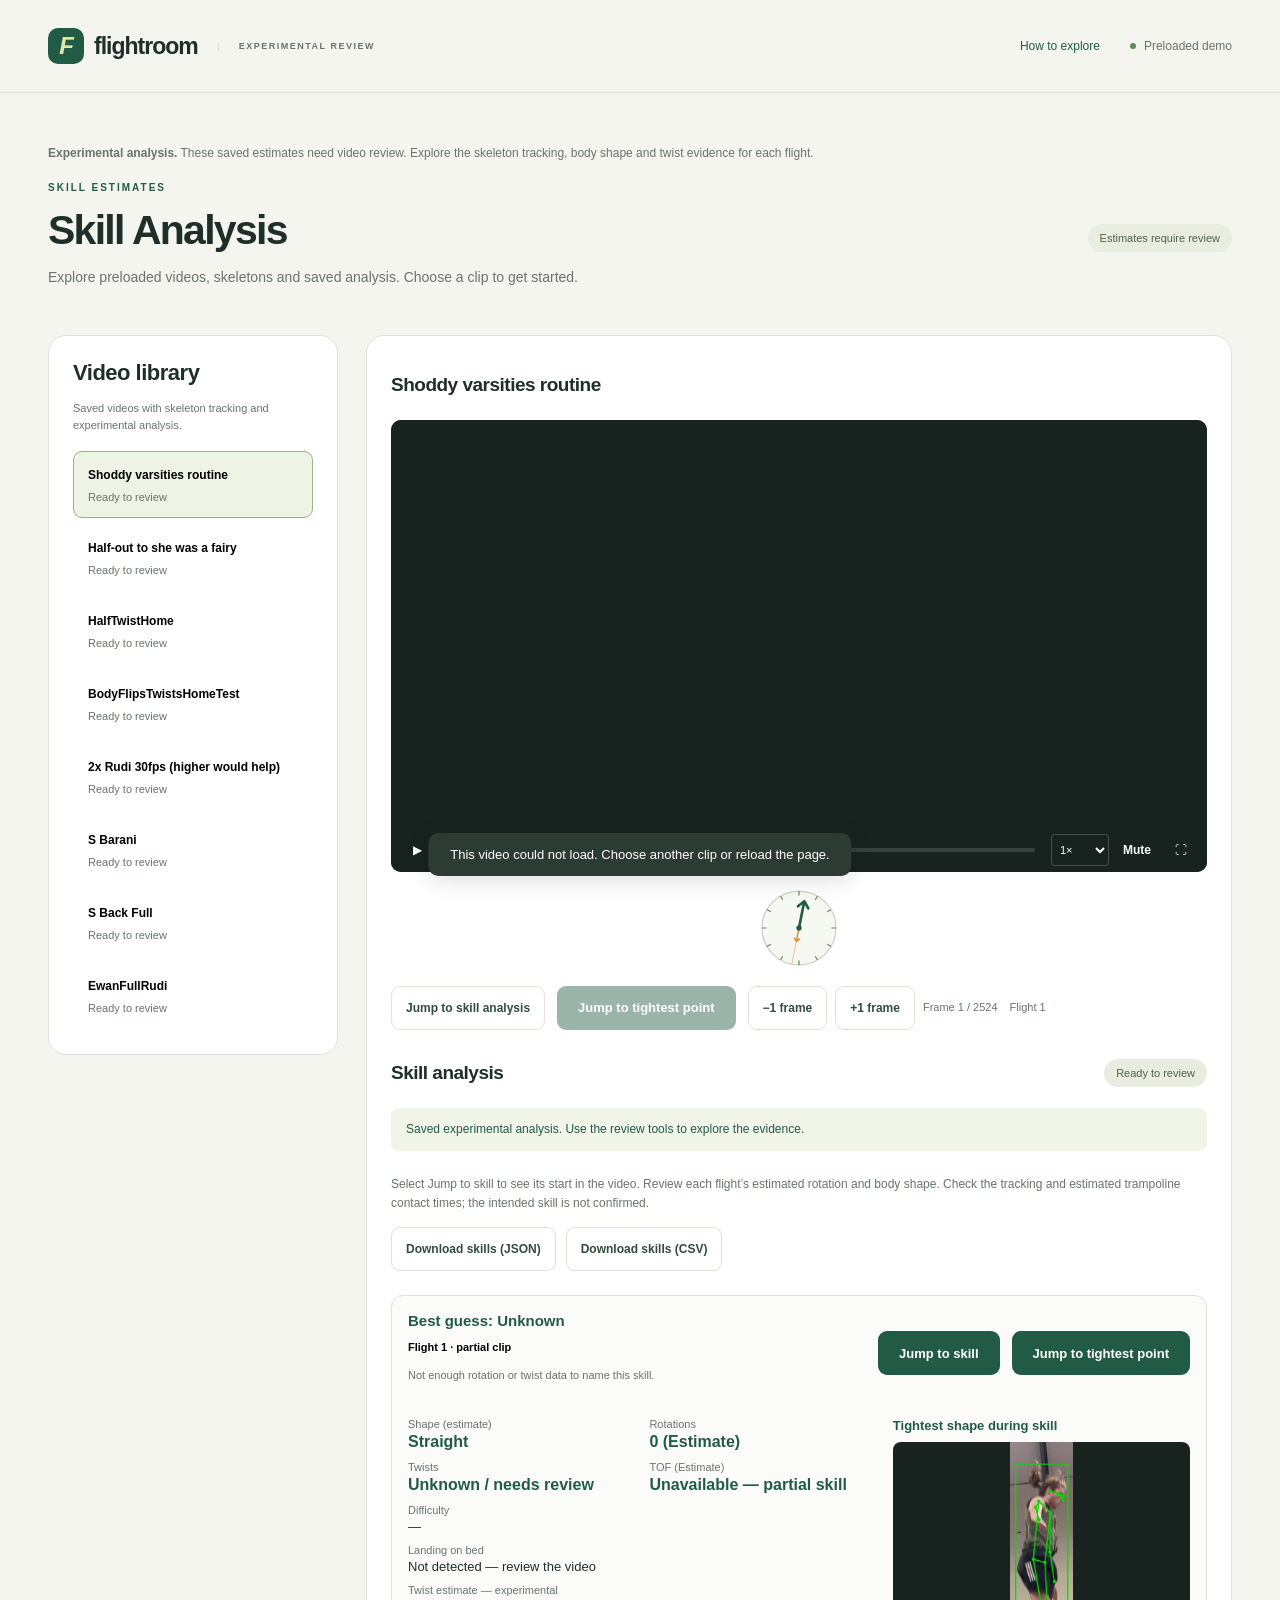
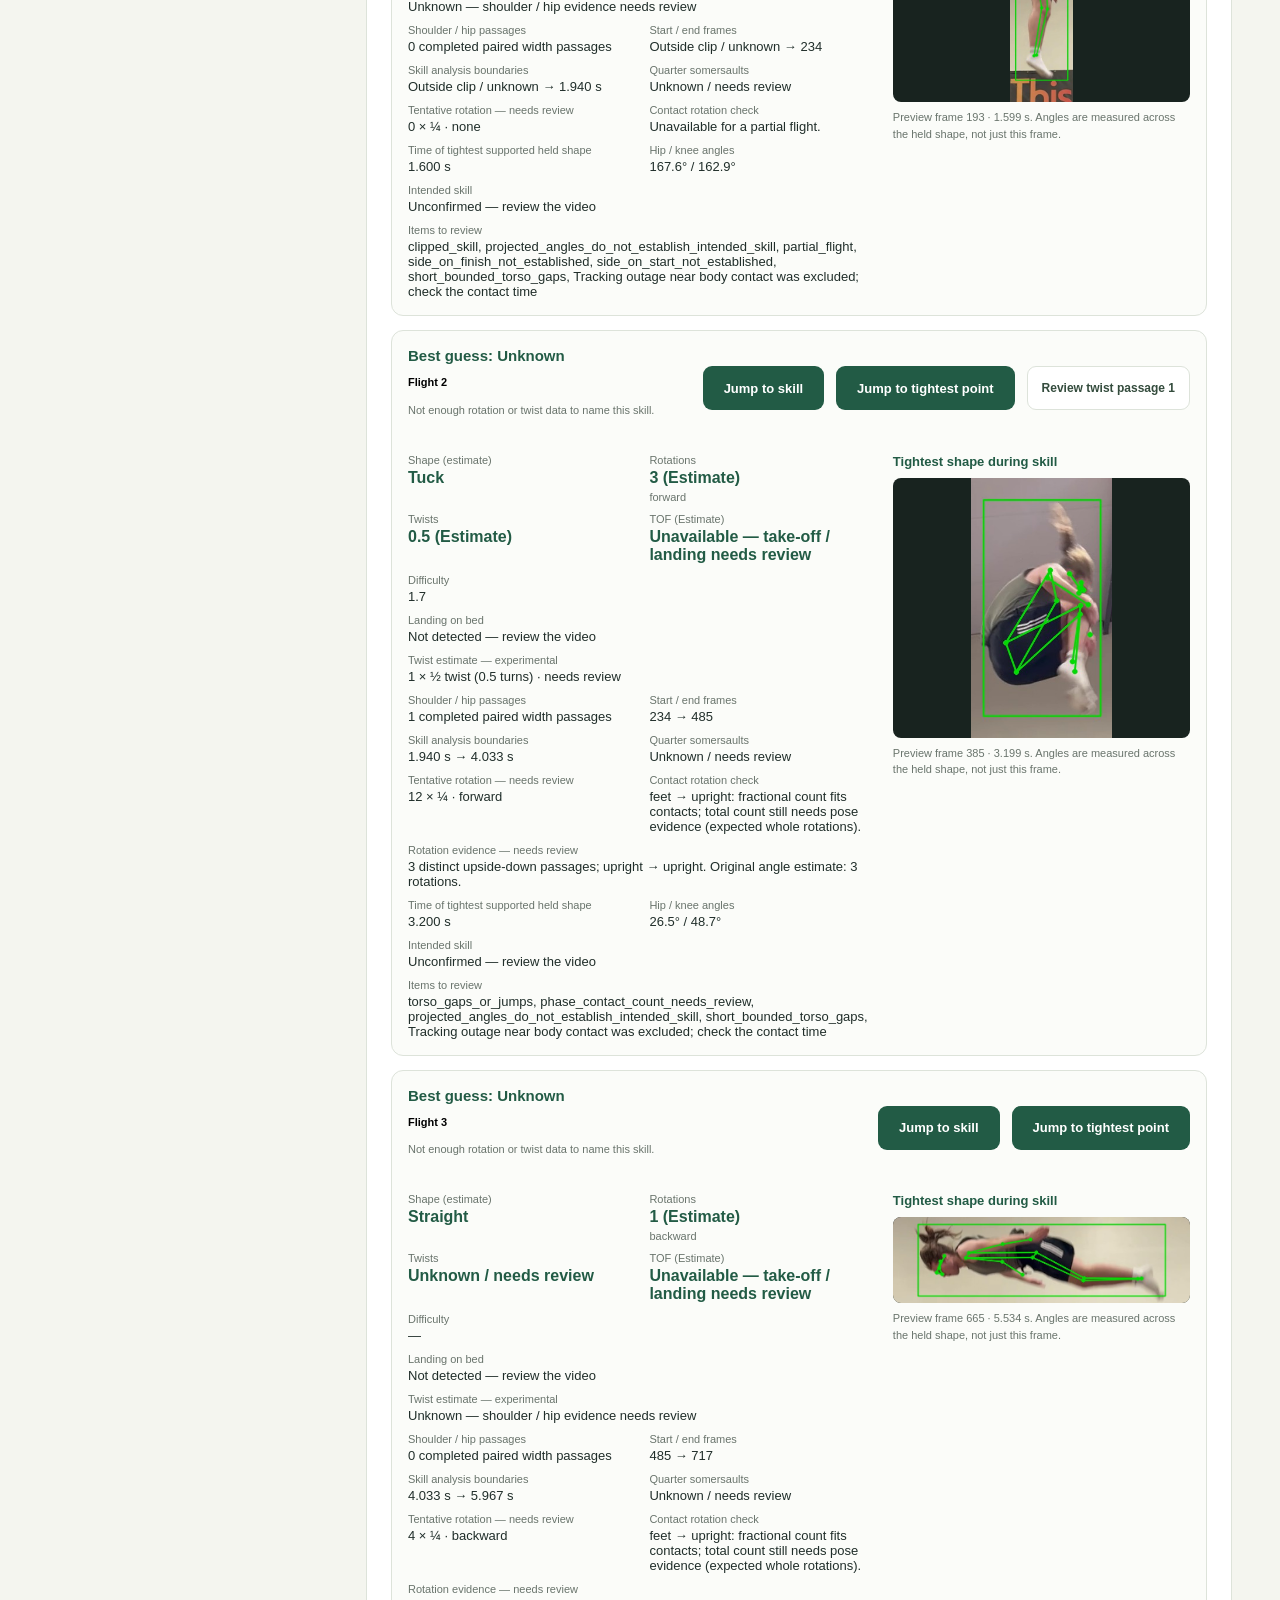
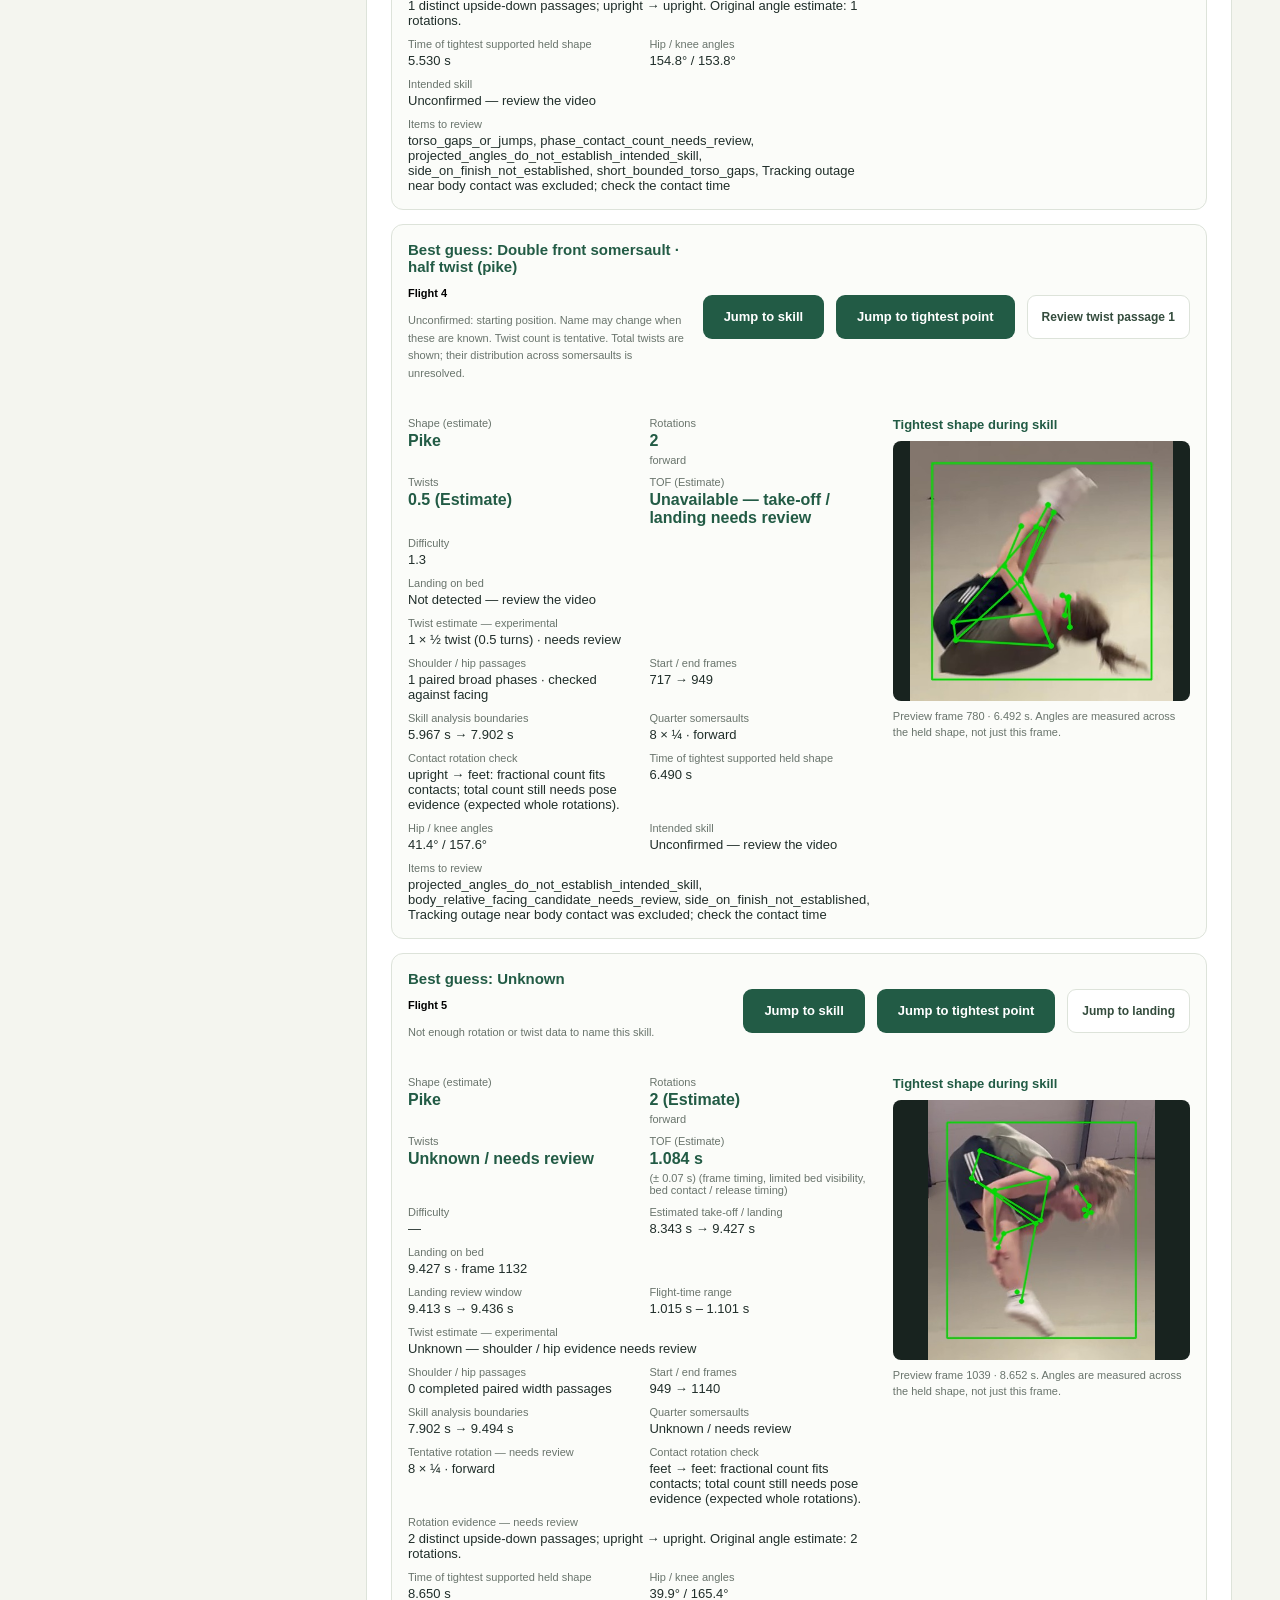
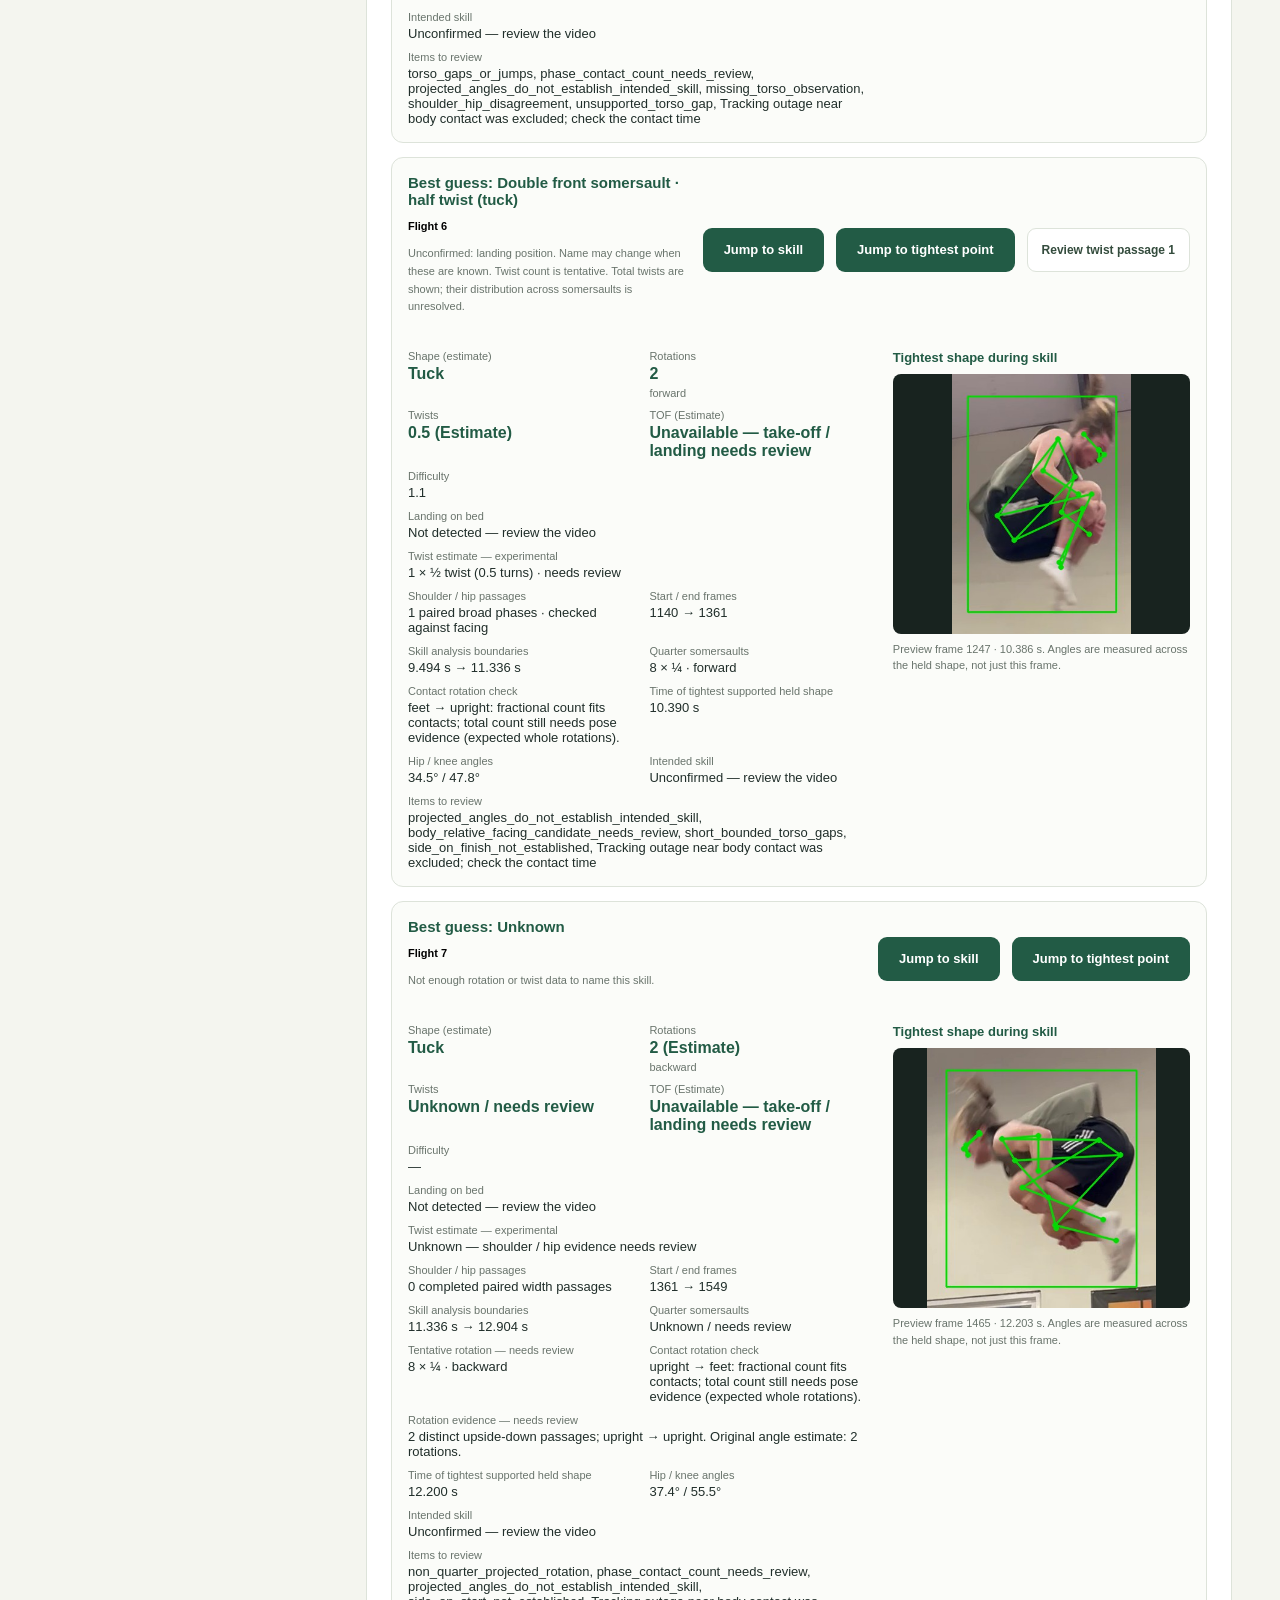
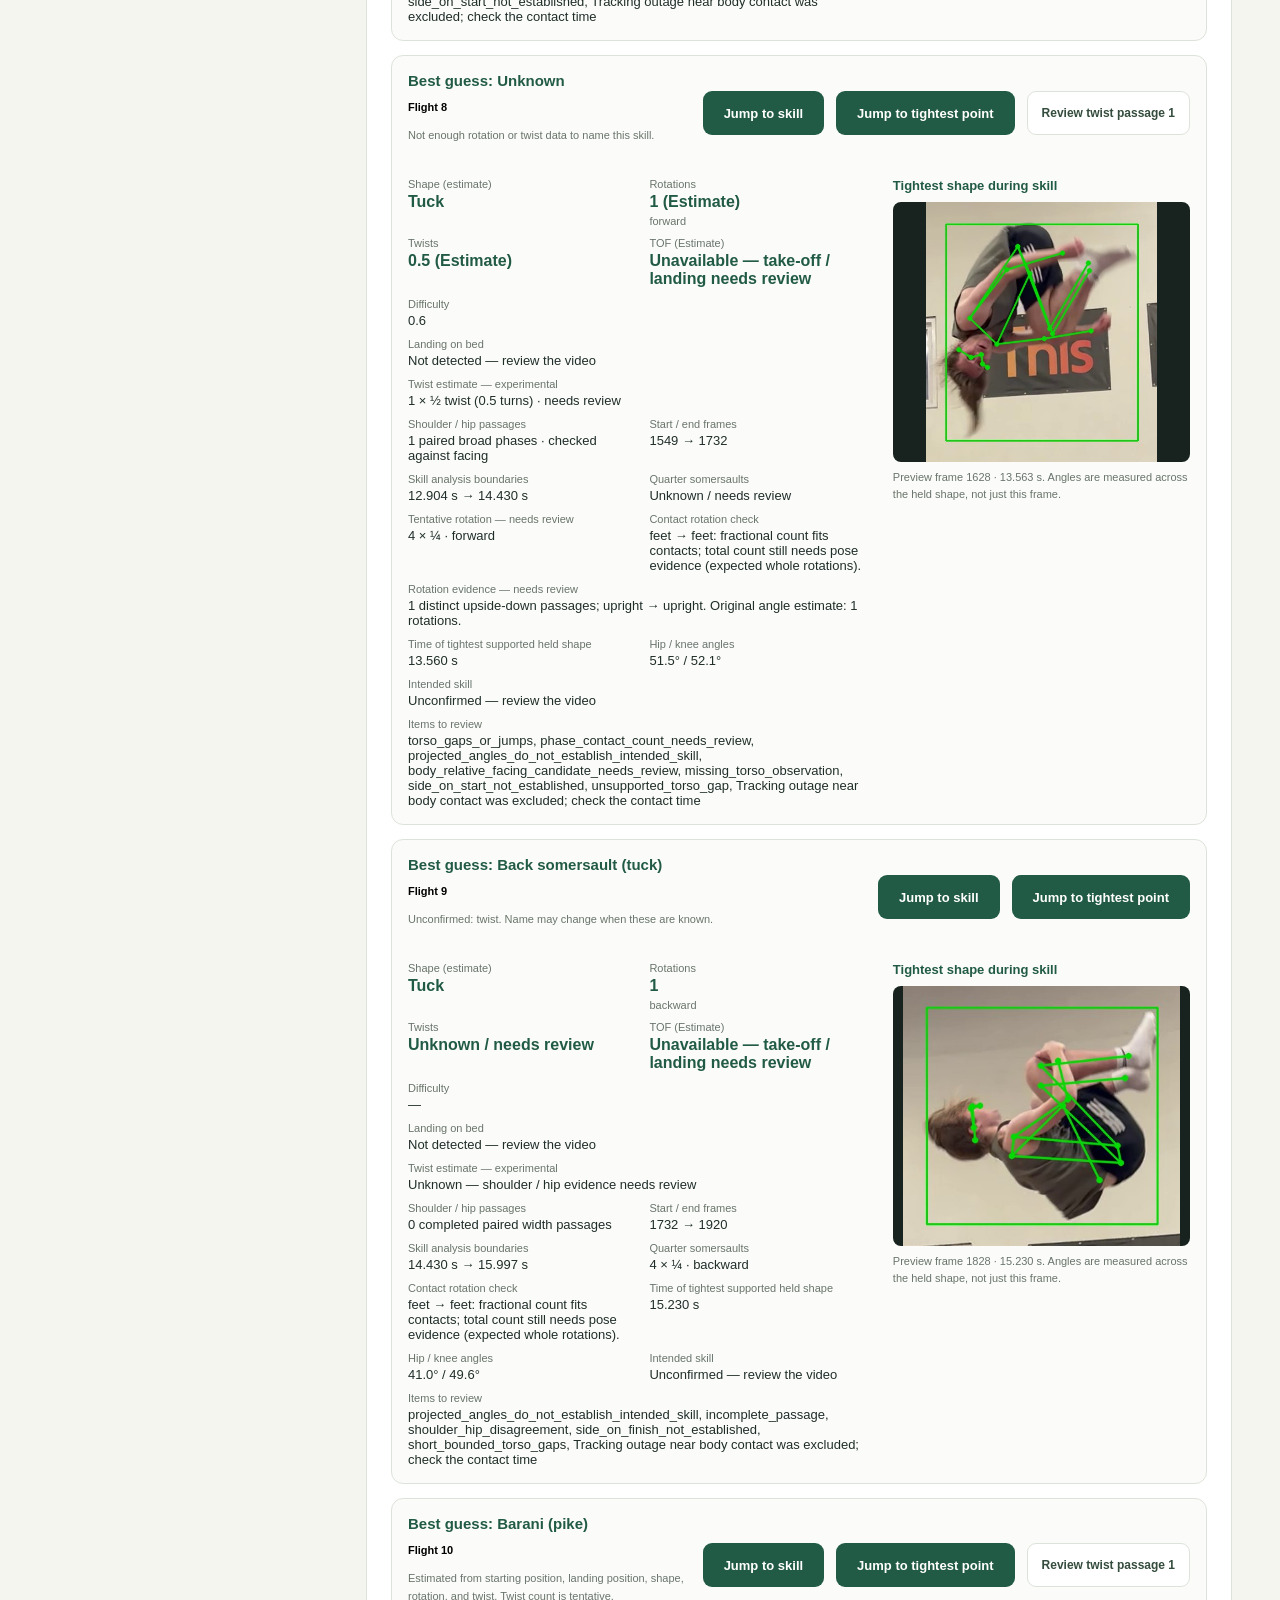
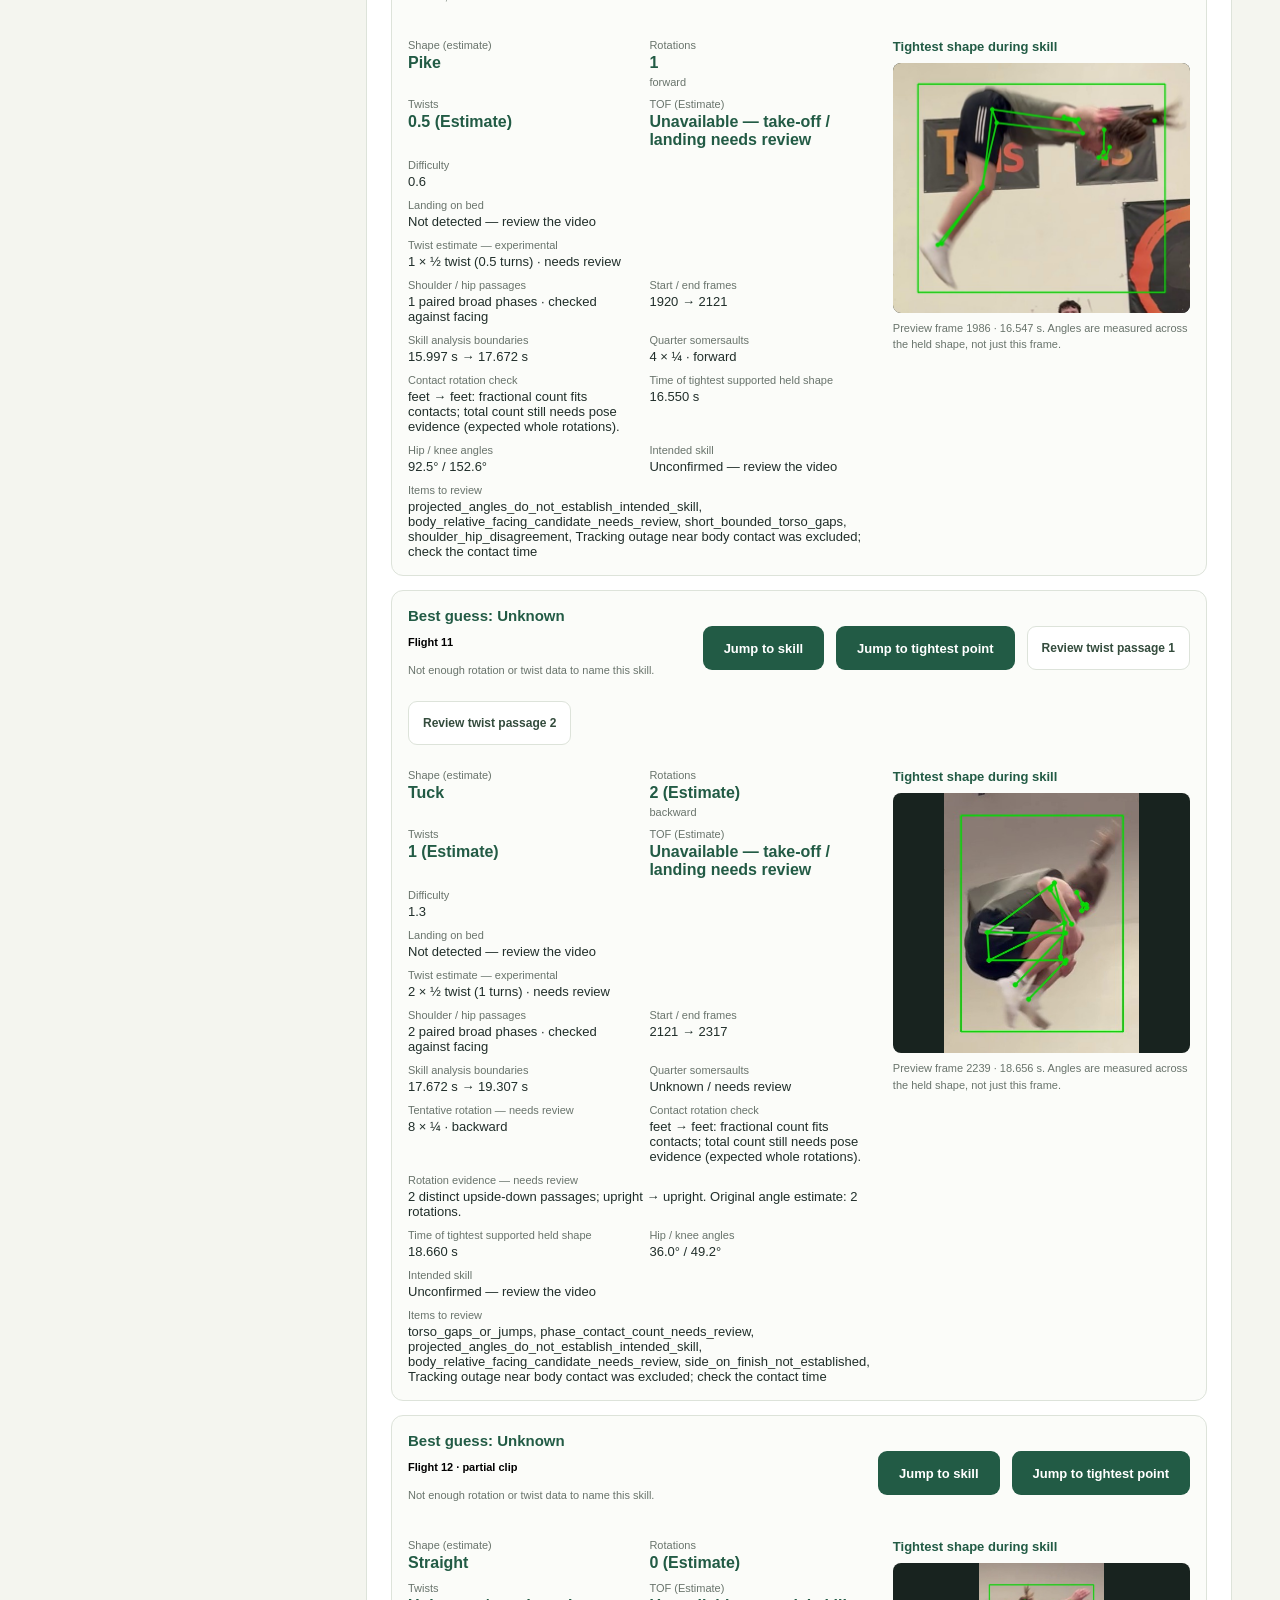
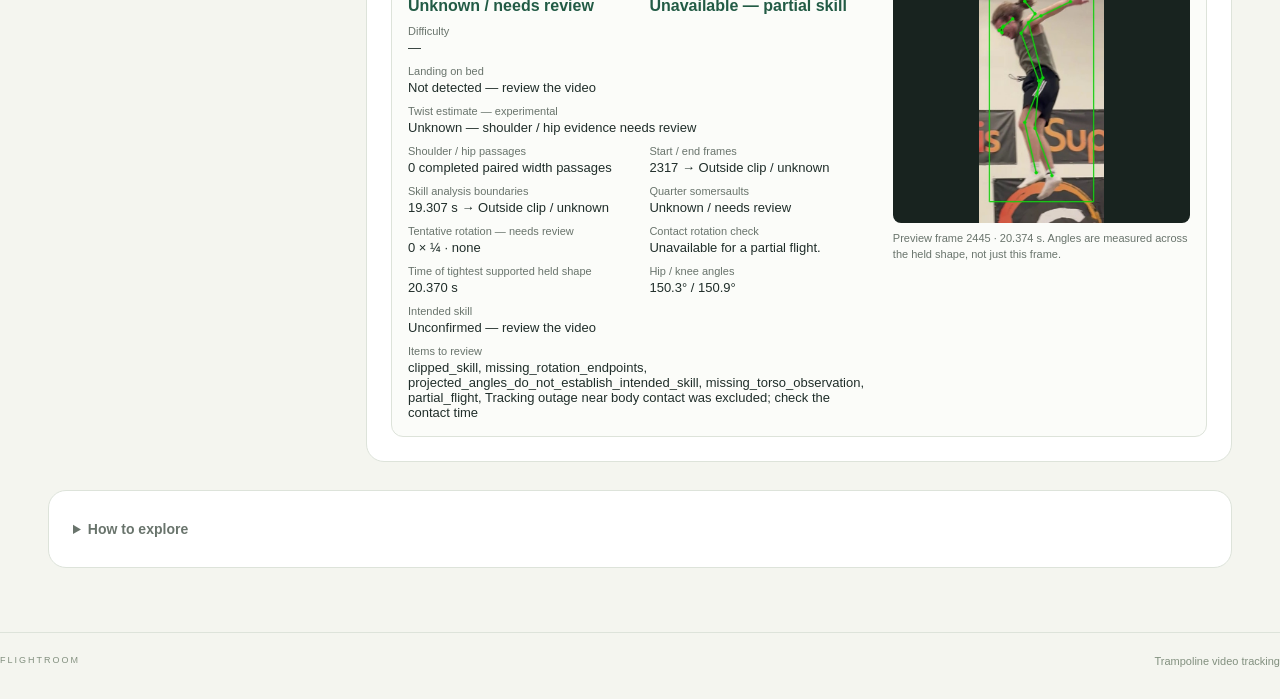
==== index.html @ d983caba "Add static Flightroom demo for GitHub Pages" ====
<!doctype html>
<html lang="en">
<head>
  <meta charset="utf-8"><meta name="viewport" content="width=device-width, initial-scale=1">
  <title>Flightroom · Experimental review</title>
  <link rel="stylesheet" href="./assets/style.css">
  <link rel="stylesheet" href="./assets/skills.css">
  <link rel="stylesheet" href="./assets/viewer.css">
  <meta name="description" content="Explore preloaded trampoline videos, skeleton tracking and experimental skill analysis.">
  <script src="./assets/viewer-data.js" defer></script>
  <script src="./assets/video-player.js" defer></script>
  <script src="./assets/orientation-dial.js" defer></script>
  <script src="./assets/skills.js" defer></script>
</head>
<body>
  <header><a class="brand" href="./" aria-label="Flightroom home"><span class="mark">F</span> flightroom<span class="brand-note">EXPERIMENTAL REVIEW</span></a><div class="header-right"><a class="quiet" href="#review-help">How to explore</a><span class="private"><span class="dot"></span>Preloaded demo</span></div></header>
  <main>
    <p class="hint" role="note"><strong>Experimental analysis.</strong> These saved estimates need video review. Explore the skeleton tracking, body shape and twist evidence for each flight.</p>
    <section id="workspace">
      <div class="intro"><div><span class="eyebrow">SKILL ESTIMATES</span><h1>Skill Analysis</h1><p>Explore preloaded videos, skeletons and saved analysis. Choose a clip to get started.</p></div><span class="pill">Estimates require review</span></div>
      <div class="layout">
        <aside class="panel skill-picker"><h2>Video library</h2><p class="small">Saved videos with skeleton tracking and experimental analysis.</p><div id="job-list"></div><p id="empty-list" class="small" hidden>No videos have been published in this collection yet.</p></aside>
        <section class="panel skill-main"><div id="empty-selection"><h2>Choose a video</h2><p>Select a video from the library to explore its saved results.</p></div><div id="analysis-panel" hidden><div class="editor-heading"><h2 id="video-name"></h2></div><div id="video-player" class="video-player"><video id="result-video" controls playsinline preload="metadata" aria-label="Tracking video"></video>
              <div id="video-controls" class="video-controls" hidden>
                <button id="video-play" type="button" aria-label="Play video">▶</button>
                <span id="video-time" class="video-time">0:00 / 0:00</span>
                <div class="video-seek-track">
                  <input id="skill-seek" type="range" min="0" max="1" step="0.001" value="0" aria-label="Seek video">
                  <div id="skill-markers" class="skill-markers" aria-hidden="true"></div>
                </div>
                <select id="video-speed" aria-label="Playback speed"><option value="1">1×</option><option value="0.75">0.75×</option><option value="0.5">0.5×</option><option value="0.25">0.25×</option><option value="0.1">0.1×</option></select>
                <button id="video-mute" type="button" aria-label="Mute video">Mute</button>
                <button id="video-fullscreen" type="button" aria-label="Enter fullscreen">⛶</button>
              </div>
            </div>
            <section id="orientation-panel" class="orientation-panel" aria-label="Current gymnast orientation" title="Green arrow: towards shoulders. Orange half-length arrow: towards hips; fine line extends to the rim." hidden>
              <svg id="orientation-dial" class="orientation-dial" viewBox="0 0 100 100" role="img" aria-label="Loading orientation">
                <circle class="orientation-ring" cx="50" cy="50" r="42"/>
                <path class="orientation-ticks" d="M50 8v5 M71 13.6l-2.5 4.3 M86.4 29l-4.3 2.5 M92 50h-5 M86.4 71l-4.3-2.5 M71 86.4l-2.5-4.3 M50 92v-5 M29 86.4l2.5-4.3 M13.6 71l4.3-2.5 M8 50h5 M13.6 29l4.3 2.5 M29 13.6l2.5 4.3"/>
                <g id="orientation-needle" style="visibility:hidden">
                  <path class="orientation-hand orientation-hand-long" d="M50 50V19 M44 26l6-7 6 7"/>
                  <path class="orientation-guide" d="M50 65.5V92"/>
                  <path class="orientation-hand orientation-hand-short" d="M50 50v15.5 M47 62l3 3.5 3-3.5"/>
                </g>
                <circle class="orientation-centre" cx="50" cy="50" r="3"/>
              </svg>
            </section><div class="video-skill-actions"><button id="jump-current-analysis" class="secondary" type="button" disabled>Jump to skill analysis</button><button id="jump-current-tightest" class="primary" type="button" disabled>Jump to tightest point</button><div class="video-frame-buttons"><button id="video-prev-frame" class="secondary" type="button" aria-label="Previous frame" title="Previous frame · Left Arrow">−1 frame</button><button id="video-next-frame" class="secondary" type="button" aria-label="Next frame" title="Next frame · Right Arrow">+1 frame</button><span id="video-frame-status" class="small" aria-live="polite">Frame —</span></div><span id="current-skill-label" class="small" aria-live="polite"></span></div><div class="editor-heading"><h2>Skill analysis</h2><span id="analysis-state" class="pill"></span></div><p id="analysis-message" class="status" role="status" aria-live="polite"></p><div id="analysis-results" hidden><p class="hint">Select Jump to skill to see its start in the video. Review each flight’s estimated rotation and body shape. Check the tracking and estimated trampoline contact times; the intended skill is not confirmed.</p><div class="downloads"><a id="download-skills-json" class="secondary">Download skills (JSON)</a><a id="download-skills-csv" class="secondary">Download skills (CSV)</a></div><div id="skill-list" class="skill-list"></div></div></div></section>
      </div>
    </section>
    <details id="review-help" class="panel review-help"><summary>How to explore</summary><p>Choose a clip from the library. Use the timeline and playback speed to inspect the skeleton tracking. Step one frame at a time with the buttons or Left / Right arrow keys. Each skill card lets you jump to its start, landing, tightest shape or detected twist passage. The dial follows the gymnast’s torso orientation.</p><p>All results are saved snapshots. This viewer does not upload videos or run analysis. Your review controls affect only this browser.</p></details>
    <div id="notice" role="alert" hidden></div>
  </main>
  <footer>FLIGHTROOM <span>Trampoline video tracking</span></footer>
</body>
</html>
---- assets/style.css ----
:root{font-family:Inter,"Segoe UI",Arial,sans-serif;color:#202e2a;background:#f4f5ef;font-synthesis:none;--green:#225b45;--line:#dde3da;--muted:#69746c;--lime:#dceaa5}*{box-sizing:border-box}body{margin:0}button,input,a{-webkit-tap-highlight-color:transparent}button,a,input{outline-offset:4px}button,input{font:inherit}button,a.primary,a.secondary{cursor:pointer}button{border:0}button:disabled{opacity:.45;cursor:not-allowed}button,.primary,.secondary{min-height:44px;border-radius:9px;font-weight:600}button:focus-visible,a:focus-visible,input:focus-visible,canvas:focus-visible{outline:3px solid #86a263}a{color:inherit;text-decoration:none}header{max-width:1480px;margin:auto;padding:28px 48px;display:flex;justify-content:space-between;align-items:center;border-bottom:1px solid var(--line);gap:20px}.brand{display:flex;align-items:center;gap:10px;font-size:23px;font-weight:750;letter-spacing:-1px}.mark{background:var(--green);color:var(--lime);display:grid;place-items:center;width:36px;height:36px;border-radius:10px;font-size:24px;font-style:italic}.brand-note{font-size:9px;letter-spacing:1.5px;color:var(--muted);border-left:1px solid var(--line);margin-left:10px;padding-left:20px}.header-right{display:flex;align-items:center;gap:20px}.private{font-size:12px;color:var(--muted);display:flex;align-items:center;gap:8px}.dot{width:6px;height:6px;border-radius:50%;background:#648b5a}main{max-width:1440px;padding:44px 48px 64px;margin:auto}.intro{display:flex;align-items:center;justify-content:space-between;margin-bottom:36px;gap:20px}.eyebrow{font-size:10px;letter-spacing:2px;color:var(--green);font-weight:750}h1{font-size:clamp(30px,3.2vw,44px);font-weight:550;letter-spacing:-1.7px;margin:12px 0}h2{font-size:22px;letter-spacing:-.5px;font-weight:600;margin:14px 0}h3{font-size:15px;font-weight:650;margin:0}p{line-height:1.6;color:var(--muted);font-size:14px;margin:10px 0}.pill{background:#e8eddf;color:#4c654c;padding:8px 12px;border-radius:24px;font-size:11px;white-space:nowrap}.layout{display:grid;grid-template-columns:290px minmax(0,1fr);align-items:start;gap:28px}.panel{background:#fff;border:1px solid var(--line);border-radius:18px}.upload-panel{padding:25px}.section-label{display:flex;align-items:center;gap:8px;font-size:10px;letter-spacing:1.7px;color:var(--muted);font-weight:600}.section-label span{display:inline-grid;place-items:center;width:24px;height:24px;border:1px solid var(--line);border-radius:50%;font-size:10px;letter-spacing:0}.drop-zone{border:1px dashed #a5b89b;background:#f9fbf5;display:flex;align-items:center;flex-direction:column;gap:8px;padding:24px 12px;border-radius:12px;position:relative;cursor:pointer;margin:24px 0 14px}.drop-zone:hover,.drop-zone.dragging{background:#eef4df;border-color:var(--green)}.drop-zone input{position:absolute;inset:0;opacity:0;width:100%;cursor:pointer}.drop-zone:focus-within{outline:3px solid #86a263}.drop-zone span:not(.upload-symbol){color:var(--muted);font-size:12px}.drop-zone strong{font-size:14px}.upload-symbol{display:grid;place-items:center;width:40px;height:40px;border:1px solid var(--line);background:white;border-radius:10px;font-size:26px;color:var(--green);margin-bottom:5px}.small{font-size:11px;line-height:1.6;color:var(--muted)}.inbox{margin-top:26px}.list-title{display:flex;align-items:center;justify-content:space-between}.list-title h2{font-size:14px}.list-title>span{font-size:11px;background:#e5e9de;padding:3px 8px;border-radius:20px}.job-card{display:block;text-align:left;background:transparent;width:100%;padding:14px;margin:6px 0;border:1px solid transparent;font-weight:400}.job-card.selected{background:#fff;border-color:var(--line)}.job-card strong{display:block;overflow:hidden;text-overflow:ellipsis;white-space:nowrap;font-size:12px}.job-card span{display:block;margin-top:7px;font-size:11px;color:var(--muted)}.editor{padding:30px;min-height:610px;overflow:hidden}#empty-editor{text-align:center;padding:72px 0 55px}#empty-editor h2{font-size:26px;margin-top:16px}#empty-editor p{font-size:13px}.empty-art{width:118px;height:118px;background:#eff3e4;border-radius:50%;margin:0 auto 32px;display:grid;place-items:center}.empty-art span{display:grid;place-items:center;width:68px;height:68px;border:1px solid #bacba6;border-radius:16px;transform:rotate(-12deg);font-size:46px;color:#748b5e}.flow{display:flex;justify-content:center;gap:20px;align-items:center;margin-top:35px;color:var(--muted);font-size:11px}.flow b{font-weight:400;color:#aeb6a6}.editor-heading{display:flex;justify-content:space-between;align-items:center;gap:15px}.editor-heading h2{overflow-wrap:anywhere;font-size:19px}.status{font-size:12px;color:var(--green);background:#f1f5e8;padding:12px 15px;border-radius:8px;margin:10px 0 24px;line-height:1.6}.step-heading{display:flex;justify-content:space-between;gap:10px;align-items:center}.hint{font-size:12px;margin:7px 0 14px}.mono{font-family:Consolas,monospace;color:var(--muted);font-size:11px;white-space:nowrap}.canvas-shell{position:relative;background:#18231f;border-radius:10px;min-height:100px;display:flex;justify-content:center;padding:8px;overflow:hidden}canvas{display:block;max-width:100%;height:auto;max-height:540px;object-fit:contain;touch-action:none;cursor:crosshair;aspect-ratio:auto}#frame-loading{position:absolute;inset:0;display:grid;place-items:center;color:white;background:#14201dbb;font-size:13px;pointer-events:none}#frame-slider{display:block;width:100%;accent-color:var(--green);margin:10px 0;height:36px;cursor:pointer}.frame-controls{display:flex;align-items:center;justify-content:space-between;gap:10px}.frame-controls label{font-size:11px;color:var(--muted)}.frame-controls input{width:68px;padding:9px 4px;text-align:center;margin:0 3px;min-height:40px}.secondary{background:#fff;border:1px solid var(--line);color:#344c3d;padding:10px 14px;font-size:12px}.secondary:hover{background:#f3f6ee}.quiet{background:transparent;padding:8px 10px;font-size:12px;color:var(--green)}.quiet:hover{background:#f4f7ef}.primary{display:inline-flex;justify-content:center;align-items:center;gap:24px;background:var(--green);color:#fff;padding:14px 21px;font-size:13px}.primary:hover{background:#174a36}.primary span{color:var(--lime);font-size:17px}.box-heading{display:flex;gap:16px;align-items:start;margin-top:26px}.box-heading>div{flex:1}.box-tools{display:flex;align-items:center;gap:16px}.box-tools [aria-pressed=true]{background:var(--lime);border-color:#a6ba7e}.selection-footer{display:flex;align-items:center;justify-content:space-between;gap:20px;margin-top:24px;padding-top:22px;border-top:1px solid var(--line)}.selection-footer p{max-width:245px}.job-footer{border-top:1px solid var(--line);display:flex;justify-content:space-between;align-items:center;margin-top:28px;padding-top:20px;gap:20px}.danger{color:#a24534;white-space:nowrap}details{margin-top:16px;color:var(--muted);font-size:11px}summary{cursor:pointer;padding:10px 0}.coordinates{display:grid;grid-template-columns:repeat(4,1fr);gap:10px;margin:8px 0}.coordinates label{display:grid;gap:5px}.coordinates input{width:100%;padding:8px}input:not([type=range]):not([type=file]){border:1px solid #cdd7ca;border-radius:7px;background:white;min-height:44px}video{width:100%;max-height:560px;border-radius:10px;background:#18231f;margin:10px 0 20px}.downloads{display:flex;flex-wrap:wrap;gap:10px}.downloads a{display:inline-flex;align-items:center}.login{max-width:540px;margin:30px auto;padding:42px}.login h1{font-size:42px;line-height:1.15}.login form{display:grid;gap:12px;margin:30px 0 16px}.login label{font-size:12px}.login input{padding:12px;width:100%;font-size:13px}.login .primary{margin-top:4px}.login code{font-size:10px}progress{width:100%;height:7px;accent-color:var(--green);border:0}#job-progress{margin-bottom:24px}#notice{position:fixed;bottom:24px;left:50%;transform:translateX(-50%);max-width:90vw;width:max-content;background:#2c3c32;color:white;padding:14px 22px;border-radius:10px;box-shadow:0 4px 25px #0002;font-size:13px;z-index:5}footer{border-top:1px solid var(--line);max-width:1344px;margin:auto;padding:22px 0 32px;display:flex;justify-content:space-between;color:#82907f;font-size:9px;letter-spacing:2px}footer span{letter-spacing:0;font-size:11px}[hidden]{display:none!important}
@media(max-width:950px){header{padding:22px 28px}.brand-note{display:none}main{padding:30px 28px}.layout{grid-template-columns:230px minmax(0,1fr);gap:18px}.upload-panel{padding:20px}.editor{padding:22px}.selection-footer{flex-direction:column;align-items:stretch}.selection-footer p{max-width:none}.intro>.pill{display:none}.frame-controls button span{display:none}footer{margin:0 28px}}
@media(max-width:680px){header{padding:18px 20px}.brand{font-size:21px}.private{display:none}main{padding:28px 16px}.intro{margin-bottom:24px}.intro h1{font-size:32px}.intro p{font-size:12px}.layout{grid-template-columns:1fr;gap:20px}.upload-panel{padding:20px}.upload-panel h2{font-size:20px}.upload-panel>p:not(.small){display:none}.drop-zone{padding:18px;margin:14px 0;gap:5px}.upload-symbol{display:none}.inbox{margin-top:14px}#job-list{display:flex;gap:8px;overflow:auto}.job-card{min-width:190px;max-width:250px;margin:0}.editor{min-height:440px;padding:20px 16px}#empty-editor{padding:30px 0}.editor-heading{align-items:start}.editor-heading h2{font-size:16px}.editor-heading .pill{font-size:10px;padding:6px 9px}.box-tools{flex-wrap:wrap;gap:10px}.box-heading{margin-top:20px}.canvas-shell{padding:4px}canvas{max-height:65vh}.frame-controls input{font-size:16px}.coordinates input{font-size:16px;padding:6px}.job-footer{flex-direction:column;align-items:start;gap:10px}.login{padding:28px 22px;margin:10px auto}.login h1{font-size:36px}.login input{font-size:16px}.downloads{flex-direction:column}.downloads a{justify-content:center}footer{margin:0 20px}.empty-art{width:90px;height:90px;margin-bottom:25px}#empty-editor h2{font-size:22px}}

.layout>aside,.layout>.editor{min-width:0}@media(max-width:680px){.layout{grid-template-columns:minmax(0,1fr)}}
.file-picker{position:relative;display:flex;align-items:center;justify-content:center;text-align:center;cursor:pointer}.file-picker input{position:absolute;inset:0;width:100%;height:100%;opacity:0;cursor:pointer}.file-picker:focus-within{outline:3px solid #86a263;outline-offset:4px}.file-picker:has(input:disabled){opacity:.45;cursor:not-allowed}
.video-name-form{margin:8px 0 20px}.video-name-form>label{display:block;font-size:12px;color:var(--muted);margin-bottom:7px}.video-name-row{display:flex;gap:8px;flex-wrap:wrap}.video-name-row input{flex:1;min-width:0;width:100%;padding:10px 12px;font-size:16px}.video-name-row button{flex-shrink:0}.video-name-form p{overflow-wrap:anywhere;margin:6px 0}.editor-heading>div{min-width:0}
---- assets/skills.css ----
.skill-picker,.skill-main{padding:24px;min-width:0}.skill-picker h2{margin-top:0}.skill-picker .job-card{width:100%}.skill-list{display:grid;gap:14px;margin-top:24px}.skill-card{border:1px solid var(--line);border-radius:12px;padding:16px;background:#fbfcf9}.skill-card h3{font-size:15px;margin:0 0 8px}.skill-card dl{display:grid;grid-template-columns:repeat(2,minmax(0,1fr));gap:10px 18px;margin:0}.skill-card dt{color:var(--muted);font-size:11px}.skill-card dd{margin:3px 0 0;font-size:13px;overflow-wrap:anywhere}.skill-card .review{grid-column:1/-1}.skill-main .downloads{margin:12px 0}.skill-main #start-analysis{margin:8px 0 18px}@media(max-width:680px){.skill-picker,.skill-main{padding:20px 16px}.skill-card dl{grid-template-columns:1fr}.skill-card .review{grid-column:auto}}
.skill-card.has-image{display:grid;grid-template-columns:minmax(0,1fr) minmax(180px,38%);gap:12px 20px;align-items:start}.skill-card.has-image .skill-card-heading{grid-column:1/-1}.skill-card.has-image dl{grid-column:1;grid-row:2}.skill-card.has-image figure{grid-column:2;grid-row:2}.skill-card figure{margin:0}.skill-card figure img{display:block;width:100%;max-height:260px;object-fit:contain;background:#18231f;border-radius:8px}.skill-card figcaption{font-size:11px;line-height:1.5;color:var(--muted);margin-top:7px}@media(max-width:680px){.skill-card.has-image{grid-template-columns:1fr}.skill-card.has-image figure{grid-column:1;grid-row:3}.skill-card figure img{max-width:320px;margin:auto}}
.skill-card dl>div:nth-child(-n+4) dd{font-size:16px;font-weight:650;color:var(--green)}.skill-attribute-note{display:block;margin-top:4px;font-size:11px;font-weight:400;color:var(--muted)}.shape-image-title{font-size:13px;font-weight:650;margin:0 0 9px;color:var(--green)}
.routine-context{margin:18px 0}.routine-context label{display:flex;align-items:center;gap:8px;min-height:44px;font-size:12px}.routine-context input{width:18px;height:18px;min-height:0!important;accent-color:var(--green)}

.embedded-skills{padding:24px 0 0;margin-top:24px;border-top:1px solid var(--line)}.skill-card-heading{display:flex;align-items:center;justify-content:space-between;gap:12px;margin-bottom:12px}.skill-card-heading h3{margin:0}.skill-card-heading button{flex-shrink:0}#result-video{scroll-margin:24px}@media(max-width:680px){.skill-card-heading{flex-wrap:wrap}}

.video-player{position:relative;margin:10px 0 20px;background:#18231f;border-radius:10px;overflow:hidden}
.video-player video{display:block;margin:0;border-radius:0;width:100%;cursor:pointer}
.video-controls{display:flex;align-items:center;gap:10px;padding:0 10px;background:#18231f;color:white;height:44px}
.video-controls button{flex:none;min-width:32px;min-height:36px;padding:4px;background:transparent;color:white;font-size:12px;border-radius:4px}
.video-controls button:hover{background:#ffffff22}.video-time{font-size:11px;font-variant-numeric:tabular-nums;white-space:nowrap}
.video-seek-track{position:relative;flex:1;min-width:40px;height:36px;margin:0 6px}
#skill-seek{position:absolute;inset:0;width:100%;height:36px;margin:0;cursor:pointer;appearance:none;-webkit-appearance:none;background:transparent;outline-offset:2px}
#skill-seek::-webkit-slider-runnable-track{height:4px;border-radius:2px;background:linear-gradient(to right,#dceaa5 var(--played,0%),transparent var(--played,0%)),var(--buffer-track,linear-gradient(#ffffff22,#ffffff22))}
#skill-seek::-moz-range-track{height:4px;border-radius:2px;background:linear-gradient(to right,#dceaa5 var(--played,0%),transparent var(--played,0%)),var(--buffer-track,linear-gradient(#ffffff22,#ffffff22))}
#skill-seek::-moz-range-progress{height:4px;background:#dceaa5}
#skill-seek::-webkit-slider-thumb{appearance:none;-webkit-appearance:none;width:12px;height:12px;margin-top:-4px;border-radius:50%;background:white;position:relative;z-index:2}
#skill-seek::-moz-range-thumb{width:12px;height:12px;border:0;border-radius:50%;background:white}
.video-skill-marker{position:absolute;top:12px;width:3px;height:12px;background:#dceaa5;border-radius:1px;transform:translateX(-50%);pointer-events:none}
.video-player:fullscreen{width:100%;height:100%;display:flex;flex-direction:column;justify-content:center;background:black}
.video-player:fullscreen video{flex:1;min-height:0;max-height:calc(100% - 44px);object-fit:contain}
@media(max-width:680px){.video-controls{gap:5px;padding:0 6px}.video-time{font-size:10px}.video-controls button{min-width:28px}}

#video-speed{color:white;background:#18231f;border:1px solid #ffffff33;border-radius:4px;padding:4px;font:inherit;font-size:11px;min-height:32px;max-width:70px}
@media(max-width:680px){.video-controls{flex-wrap:wrap;height:auto;min-height:44px}.video-seek-track{min-width:70px}}

.skill-card-heading{flex-wrap:wrap}.skill-card-heading>div{flex:1;min-width:180px}

.skill-markers{position:absolute;inset:0;pointer-events:none}.video-skill-actions{display:flex;align-items:center;flex-wrap:wrap;gap:12px;margin:0 0 18px}
.video-frame-buttons{display:flex;align-items:center;flex-wrap:wrap;gap:8px}.video-frame-buttons button{min-height:44px}.video-frame-buttons .small{font-variant-numeric:tabular-nums;white-space:nowrap}

.skill-card-heading h3{color:var(--green)}.skill-card-heading .skill-flight-number{color:#000;font-weight:700}
.orientation-panel{display:flex;justify-content:center;margin:-8px 0 14px}
.orientation-dial{width:88px;height:88px;flex:none}.orientation-ring{fill:#f6f8f2;stroke:#c9d4c3;stroke-width:1.5}.orientation-ticks{stroke:#71836a;stroke-width:1.4}.orientation-clock-labels{fill:#66775e;font-size:8px;font-weight:600;text-anchor:middle;dominant-baseline:middle}.orientation-hand{fill:none;stroke-linecap:round;stroke-linejoin:round}.orientation-hand-long{stroke:var(--green);stroke-width:3}.orientation-hand-short{stroke:#e98228;stroke-width:1.5}.orientation-guide{fill:none;stroke:#e98228;stroke-width:.65;opacity:.8}.orientation-centre{fill:var(--green)}
---- assets/viewer.css ----
.review-help{padding:20px 24px;margin-top:28px;scroll-margin:24px}
.review-help summary{cursor:pointer;font-size:14px;font-weight:600;min-height:30px}
.job-card.selected{background:#edf3e5;border-color:#9ab289}
.job-card:hover{background:#f1f5e9}
.job-card strong{white-space:normal;overflow-wrap:anywhere;line-height:1.5}
#job-list{max-height:65vh;overflow:auto}
.intro p{max-width:560px}
.skill-card{scroll-margin-top:24px}
.skill-card:focus{outline:3px solid #86a263;outline-offset:4px}
.video-controls select:focus-visible{outline:3px solid #dceaa5;outline-offset:2px}
@media(max-width:680px){#job-list{max-height:240px}.brand-note{display:none}.header-right{gap:6px}.private{font-size:10px}.review-help{padding:18px 16px}}
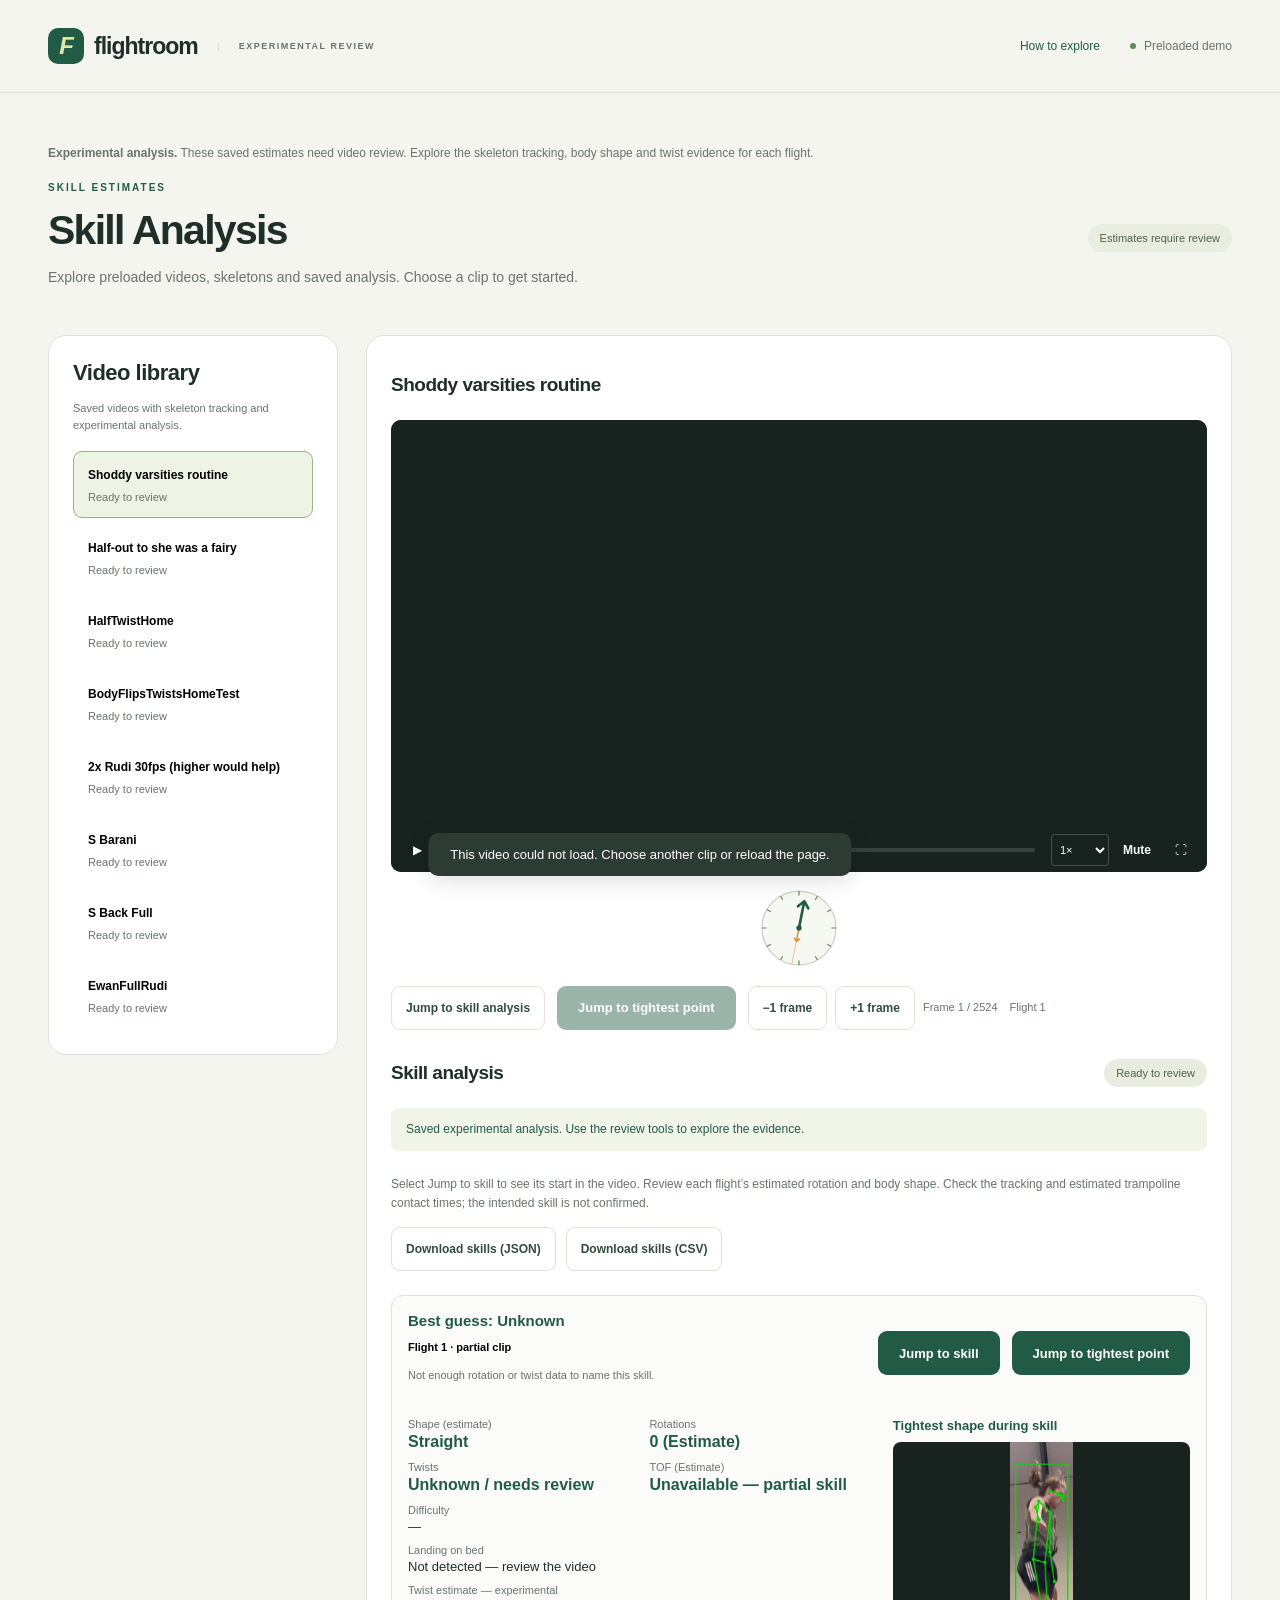
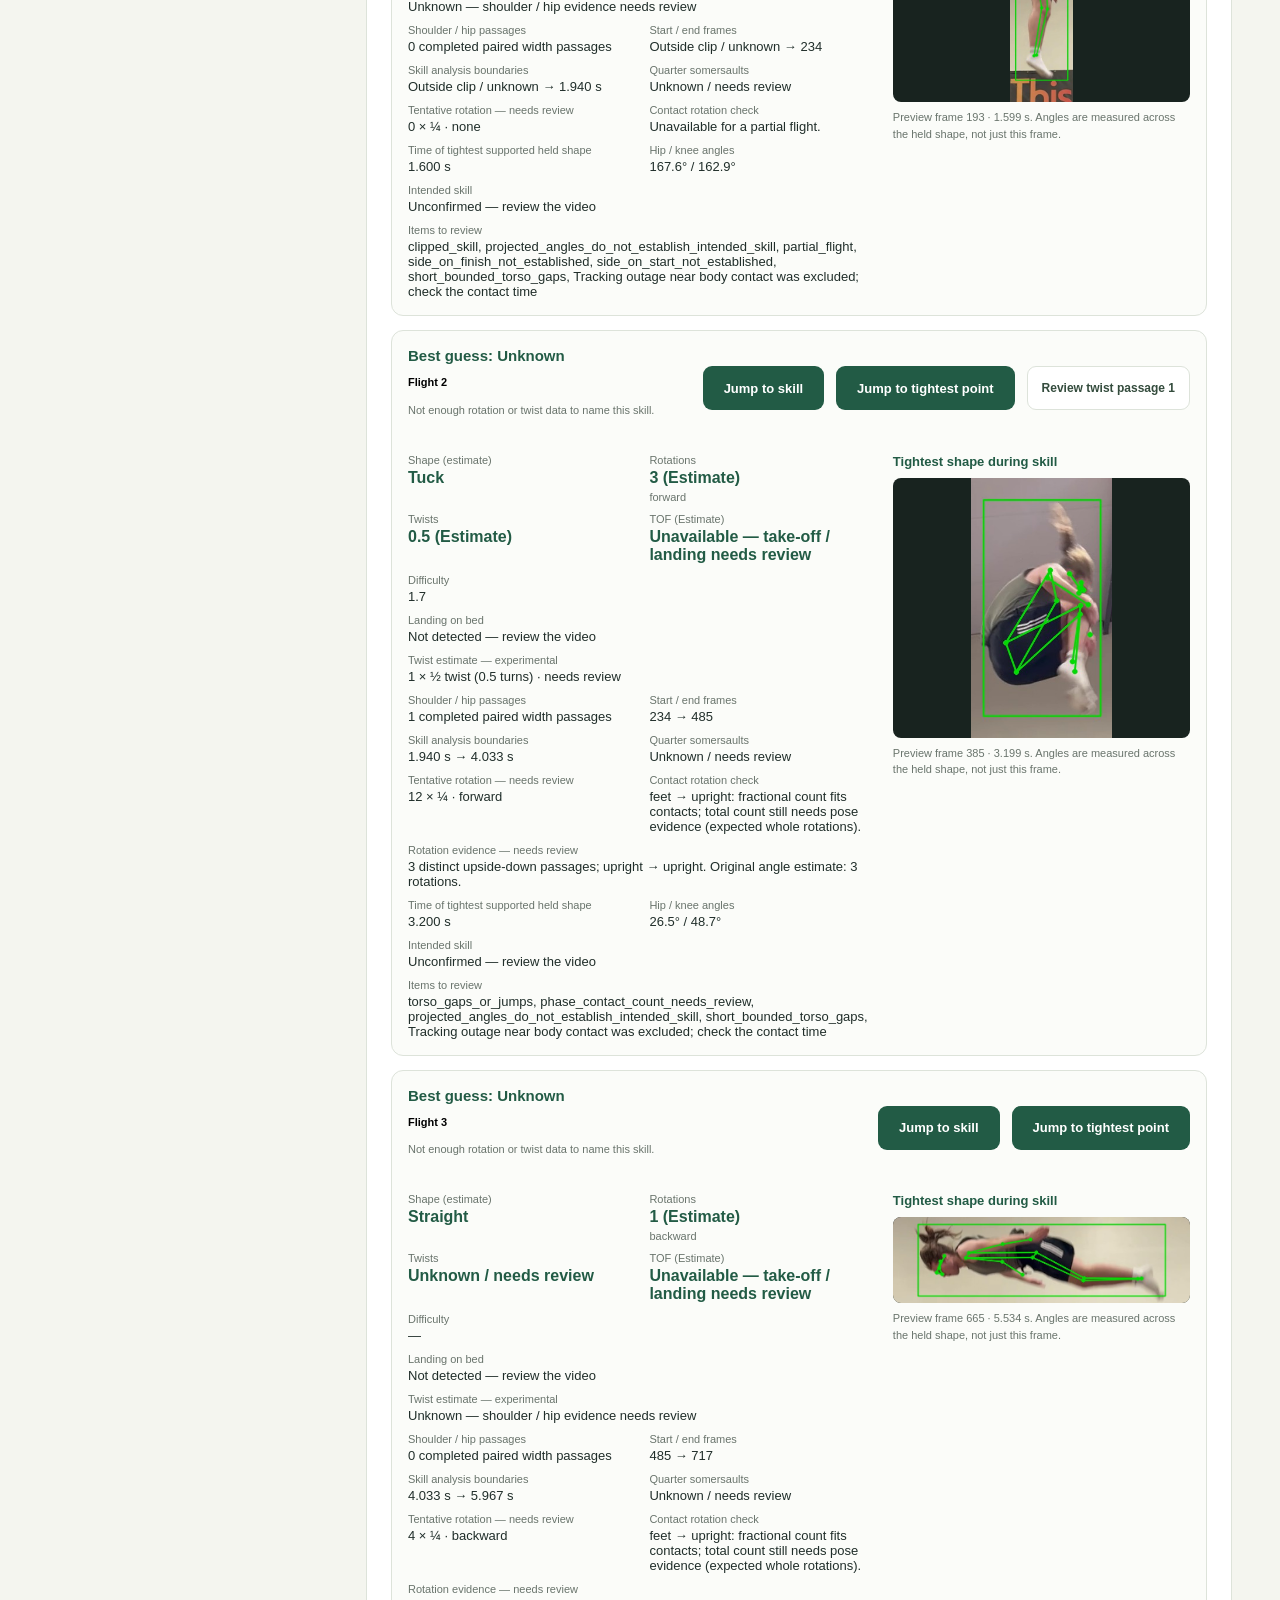
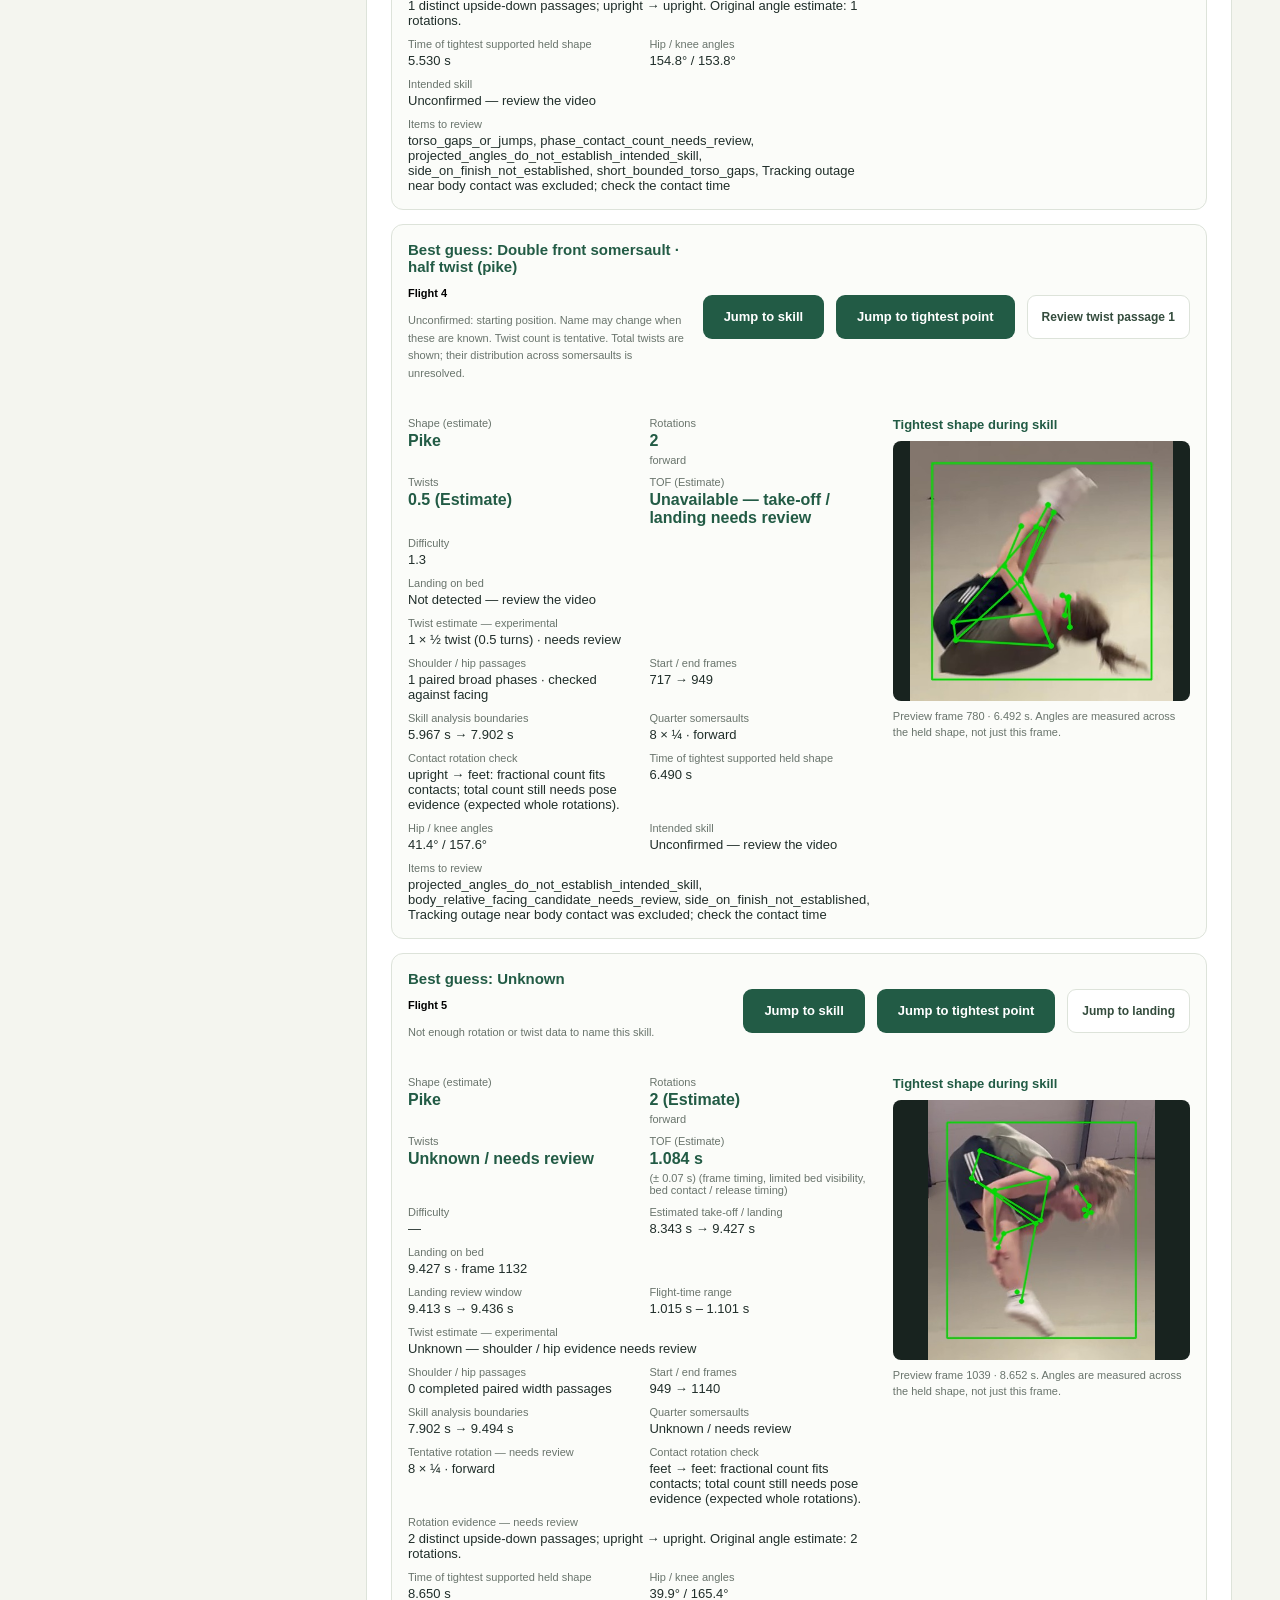
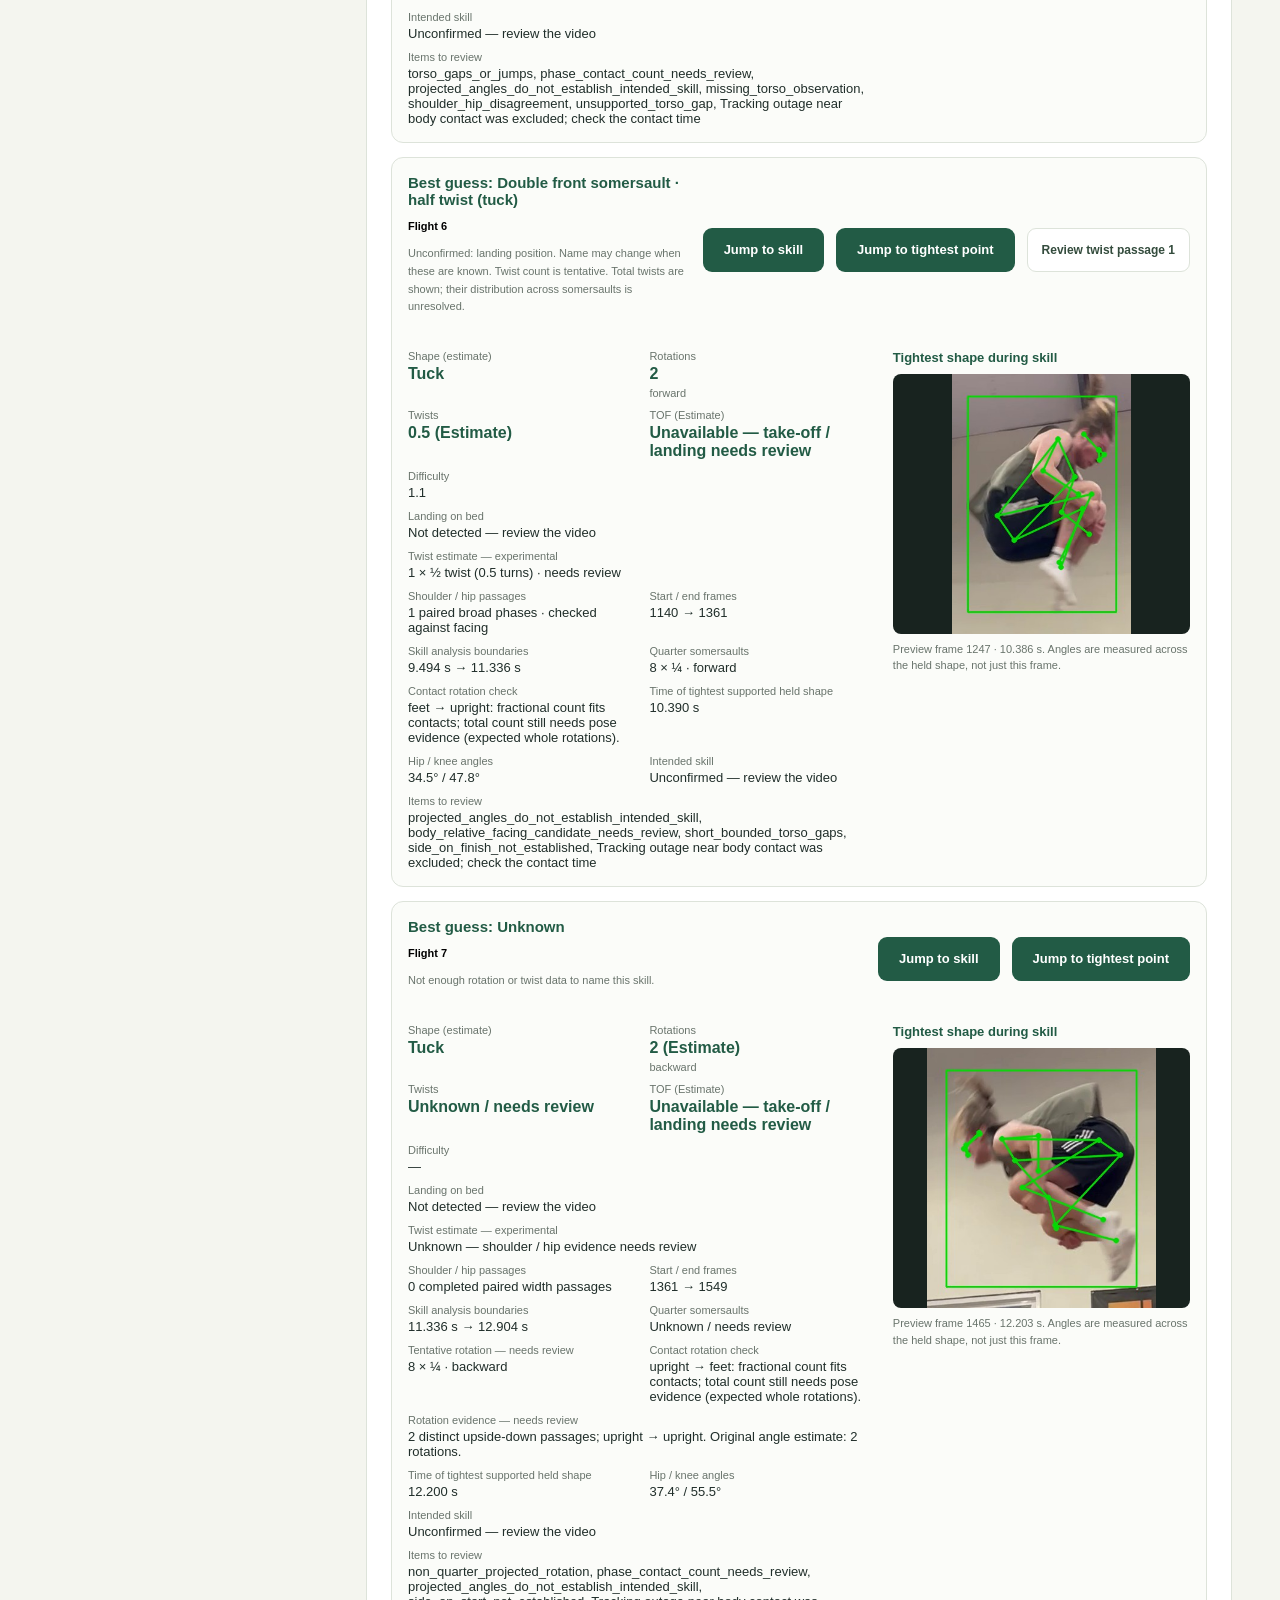
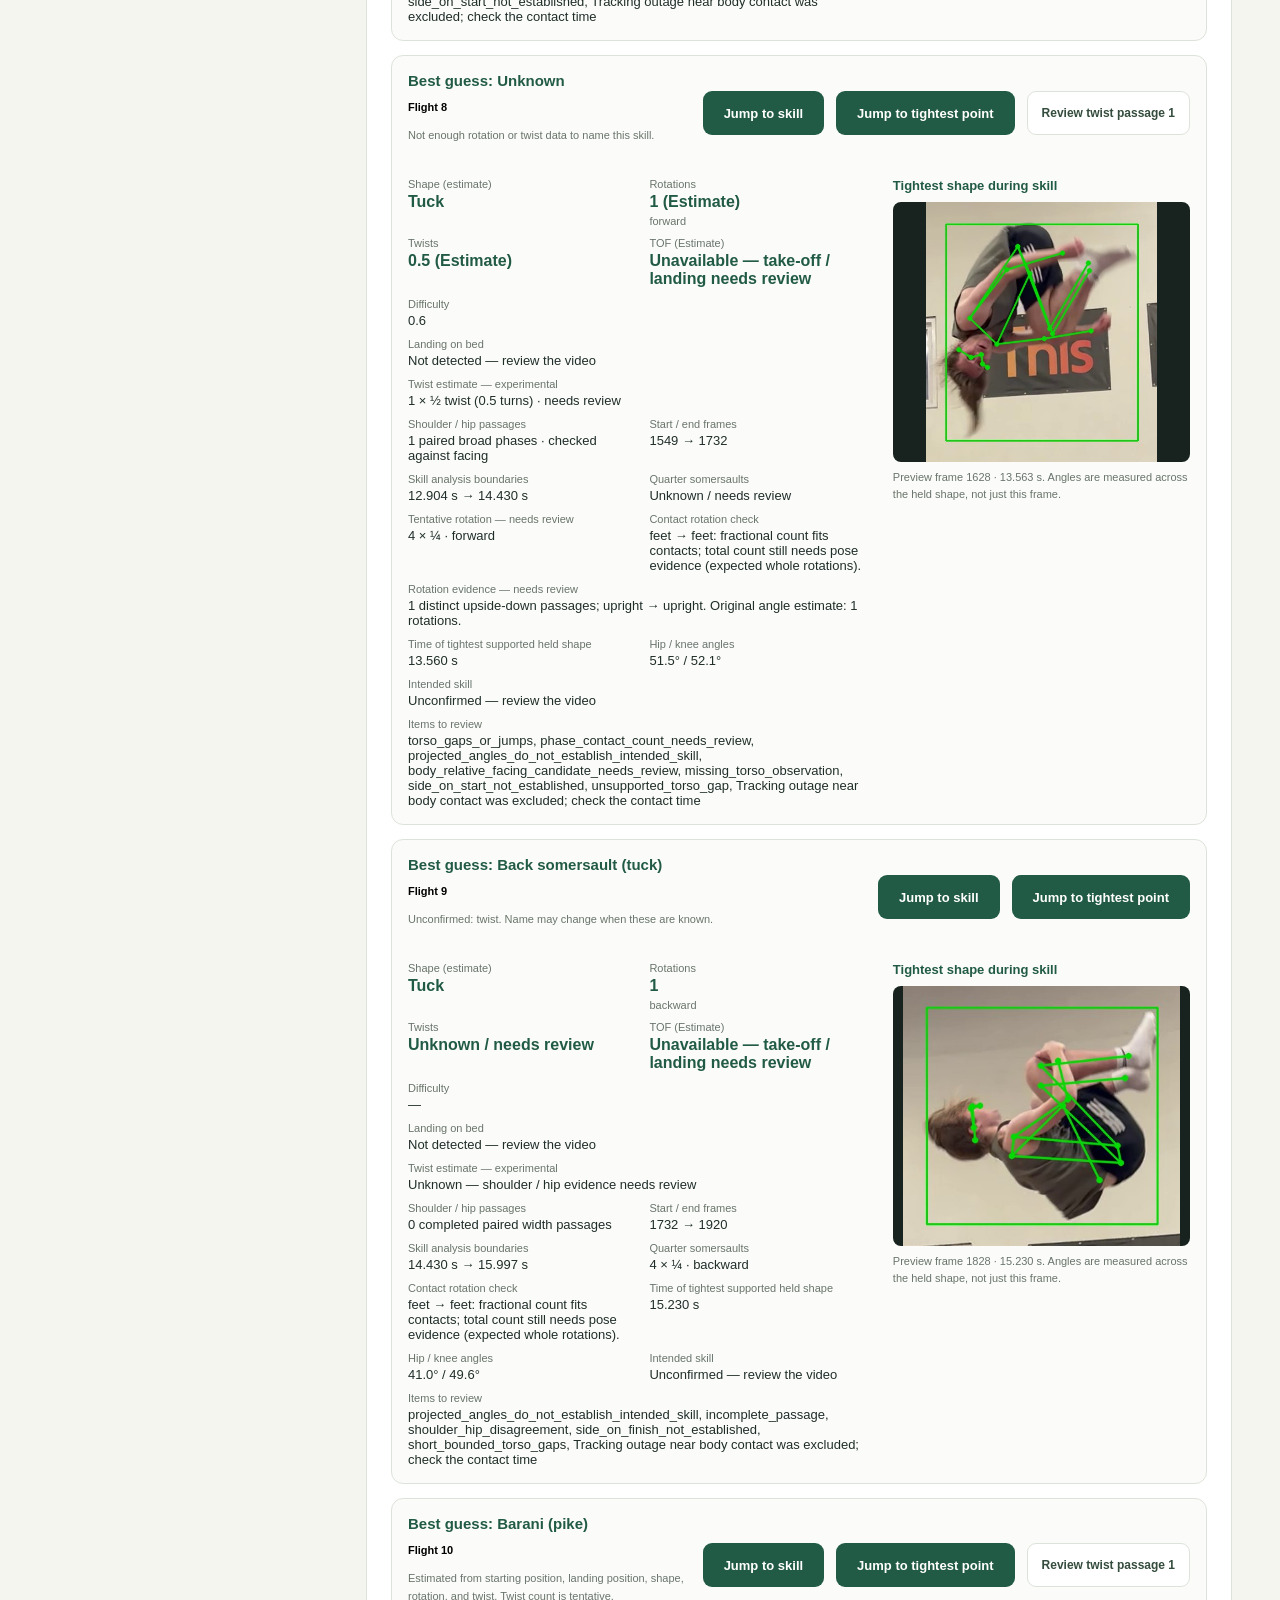
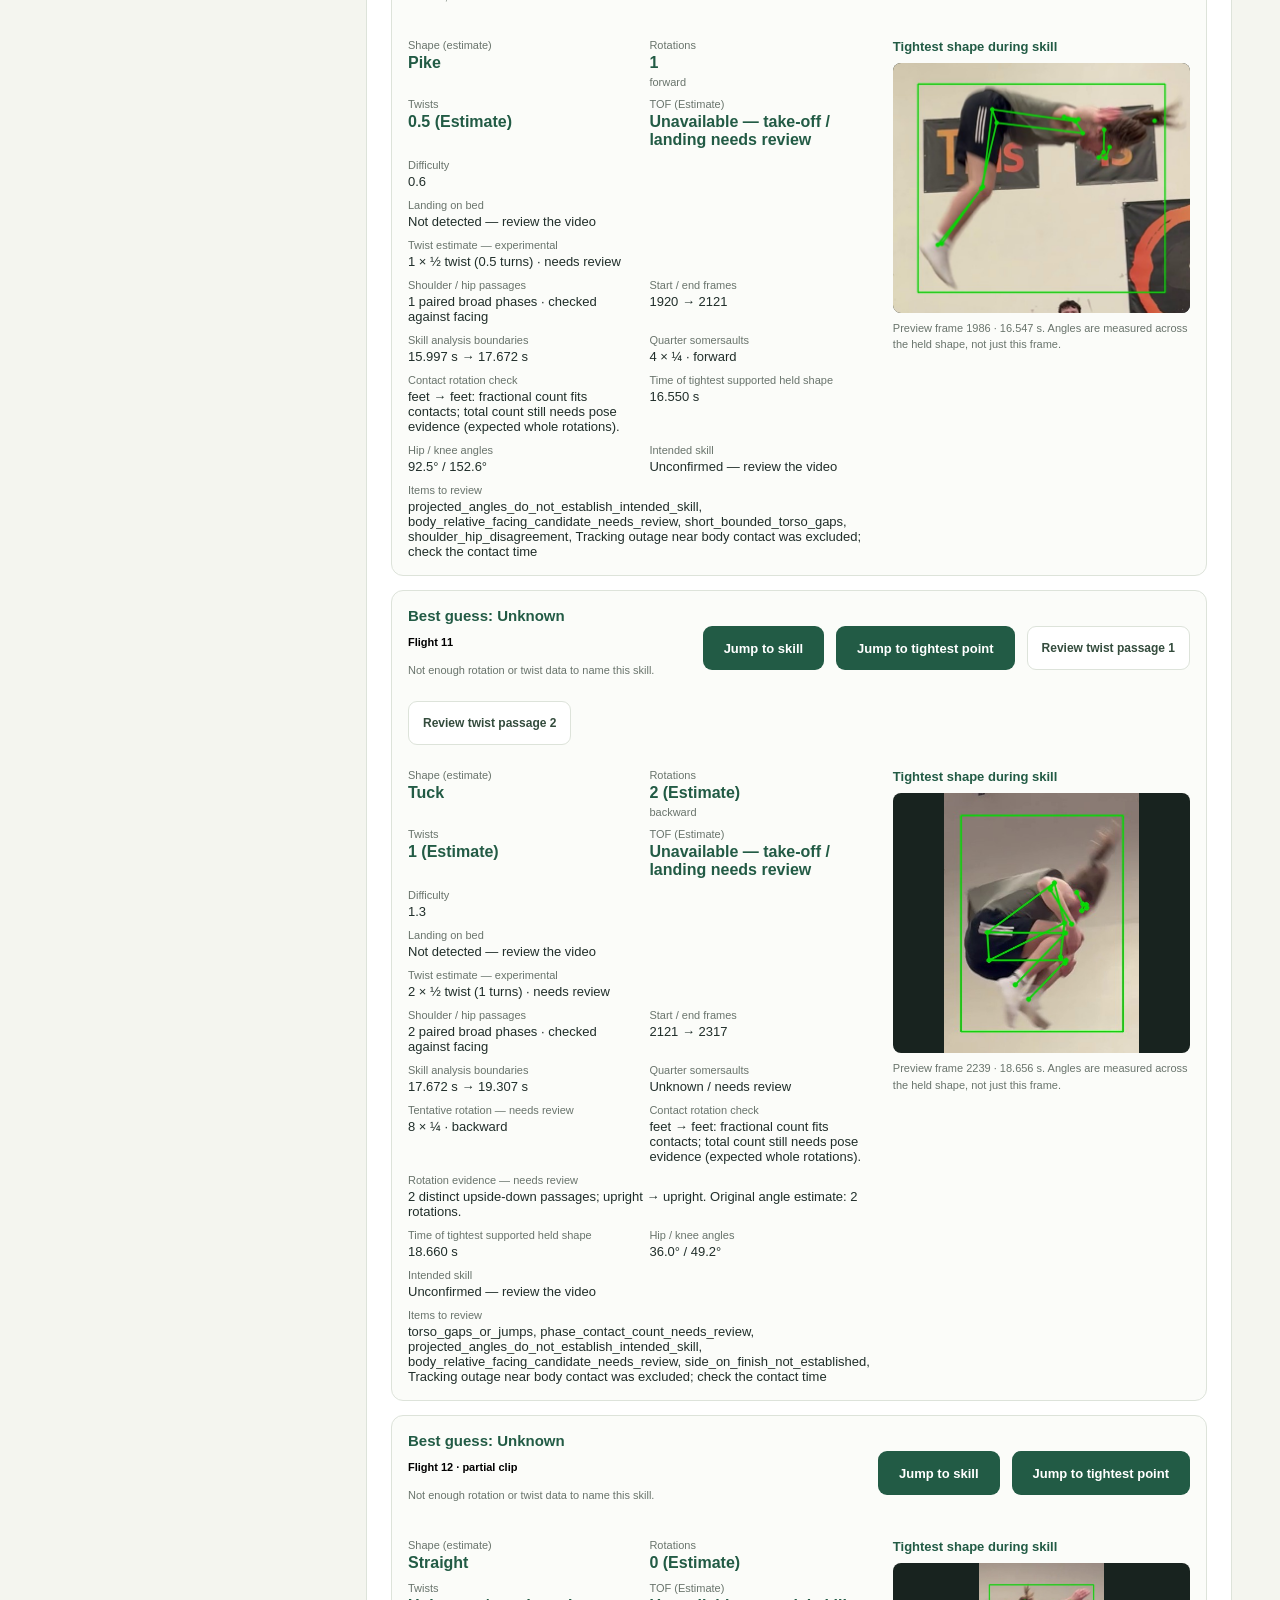
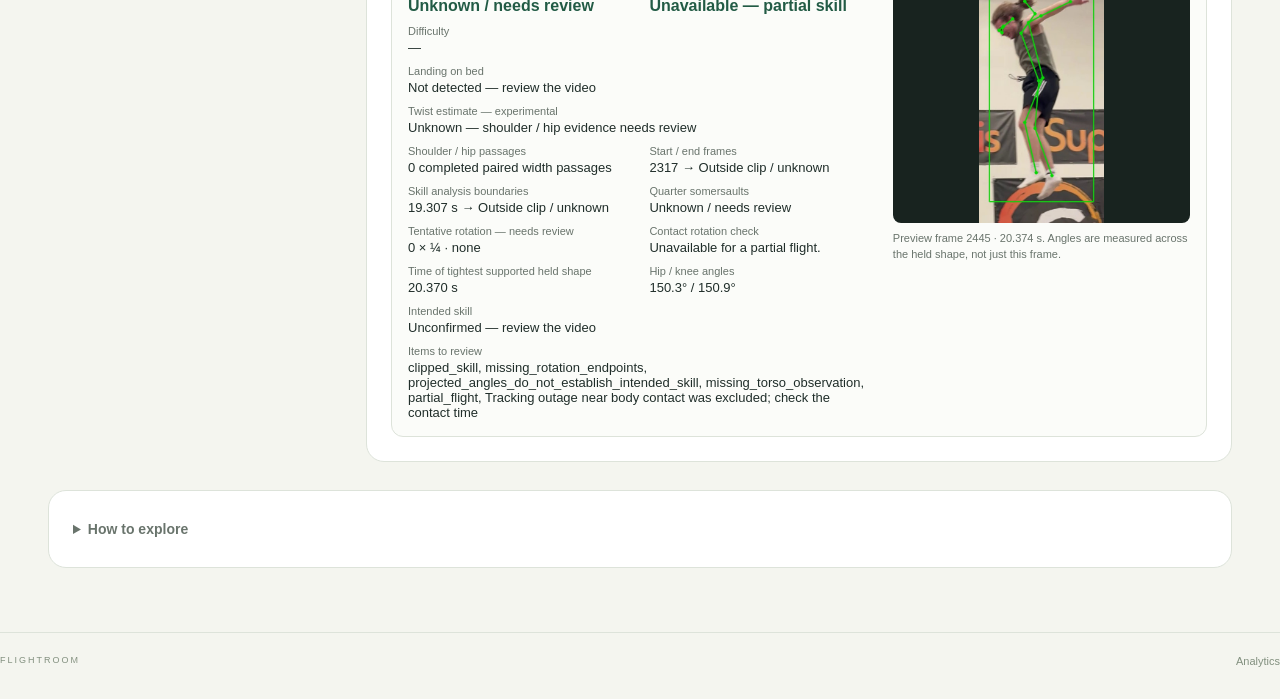
==== commit c125ee36: "Link to the protected Flightroom analytics dashboard" ====
--- a/index.html
+++ b/index.html
@@ -7,6 +7,8 @@
   <link rel="stylesheet" href="./assets/skills.css">
   <link rel="stylesheet" href="./assets/viewer.css">
   <meta name="description" content="Explore preloaded trampoline videos, skeleton tracking and experimental skill analysis.">
+  <meta name="flightroom-analytics" content="https://desktop-qfvrcme.tail48ad3d.ts.net:10000/count">
+  <script src="./assets/analytics.js?v=2" defer></script>
   <script src="./assets/viewer-data.js" defer></script>
   <script src="./assets/video-player.js" defer></script>
   <script src="./assets/orientation-dial.js" defer></script>
@@ -50,6 +52,6 @@
     <details id="review-help" class="panel review-help"><summary>How to explore</summary><p>Choose a clip from the library. Use the timeline and playback speed to inspect the skeleton tracking. Step one frame at a time with the buttons or Left / Right arrow keys. Each skill card lets you jump to its start, landing, tightest shape or detected twist passage. The dial follows the gymnast’s torso orientation.</p><p>All results are saved snapshots. This viewer does not upload videos or run analysis. Your review controls affect only this browser.</p></details>
     <div id="notice" role="alert" hidden></div>
   </main>
-  <footer>FLIGHTROOM <span>Trampoline video tracking</span></footer>
+  <footer>FLIGHTROOM <span><a href="https://desktop-qfvrcme.tail48ad3d.ts.net:10000/stats/" rel="noreferrer">Analytics</a></span></footer>
 </body>
 </html>
